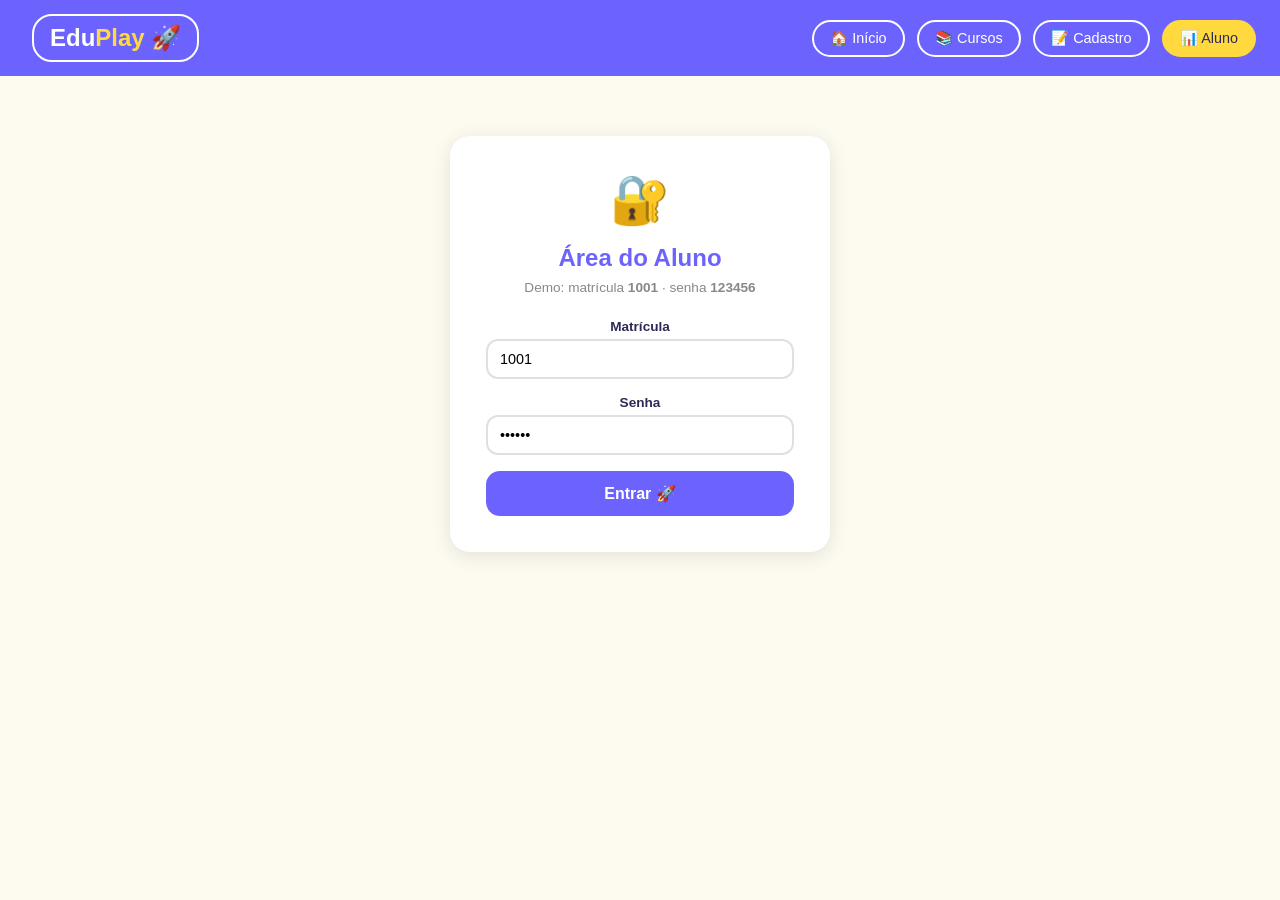
==== dashboard.html @ 6e5df0e8 "Add files via upload" ====
<!DOCTYPE html>
<html lang="pt-BR">
<head>
  <meta charset="UTF-8">
  <meta name="viewport" content="width=device-width, initial-scale=1.0">
  <title>EduPlay — Área do Aluno</title>
  <link rel="stylesheet" href="style.css">
</head>
<body>

<nav>
  <a class="logo" href="index.html">Edu<span>Play</span> 🚀</a>
  <div>
    <a href="index.html">🏠 Início</a>
    <a href="cursos.html">📚 Cursos</a>
    <a href="cadastro.html">📝 Cadastro</a>
    <a href="dashboard.html" class="ativo">📊 Aluno</a>
  </div>
</nav>

<!-- LOGIN -->
<div id="tela-login">
  <div class="dash-login">
    <div class="emoji">🔐</div>
    <h2>Área do Aluno</h2>
    <p>Demo: matrícula <strong>1001</strong> · senha <strong>123456</strong></p>
    <div class="campo"><label>Matrícula</label><input id="login-mat" value="1001"></div>
    <div class="campo"><label>Senha</label><input id="login-senha" type="password" value="123456"></div>
    <button class="btn-bloco" onclick="entrar()">Entrar 🚀</button>
  </div>
</div>

<!-- DASHBOARD -->
<div id="tela-dash" style="display:none">
  <div class="dash-area">

    <div class="dash-topo">
      <div>
        <h2>Olá, Pedro Henrique! 👋</h2>
        <small>Matrícula: #1001 · Turma: M-LP-1 · Matutino</small>
      </div>
      <button class="btn-sair" onclick="sair()">Sair 🚪</button>
    </div>

    <div class="banner">
      <div>
        <h3>Bem-vindo de volta! 🚀</h3>
        <p>Curso: Lógica de Programação: Criando Meu Primeiro Jogo</p>
        <p style="margin-top:6px; opacity:.75; font-size:.85rem;">Continue assim, você está indo muito bem! 🌟</p>
      </div>
      <div class="emoji">🎮</div>
    </div>

    <div class="stats">
      <div class="stat"><div class="emoji">📚</div><div class="valor">18</div><div class="rotulo">Aulas no Total</div></div>
      <div class="stat"><div class="emoji">✅</div><div class="valor">15</div><div class="rotulo">Presenças</div></div>
      <div class="stat"><div class="emoji">📝</div><div class="valor">3</div><div class="rotulo">Provas</div></div>
      <div class="stat"><div class="emoji">⭐</div><div class="valor">8.3</div><div class="rotulo">Média Final</div></div>
    </div>

    <div class="duas-col">
      <div class="caixa">
        <h4>📅 Frequência</h4>
        <div class="anel">83%</div>
        <p style="text-align:center; font-size:.85rem; color:#555;">15 de 18 aulas</p>
        <p style="text-align:center; font-size:.85rem; color:#4CAF50; font-weight:bold; margin-top:6px;">✅ Regular</p>
      </div>
      <div class="caixa">
        <h4>👤 Meus Dados</h4>
        <div class="linha-dado"><span>Nome</span><span>Pedro Henrique Silva</span></div>
        <div class="linha-dado"><span>Idade</span><span>12 anos</span></div>
        <div class="linha-dado"><span>Responsável</span><span>Jane C. da Silva</span></div>
        <div class="linha-dado"><span>Professor</span><span>Carlos A. Souza</span></div>
        <div class="linha-dado"><span>Status</span><span style="color:#4CAF50;">✅ Ativo</span></div>
      </div>
    </div>

    <div class="caixa" style="margin-bottom:24px;">
      <h4>📊 Progresso no Curso</h4>
      <div class="barra-item"><div class="barra-header"><span>🧠 Módulo 1 — Introdução à Lógica</span><span>100%</span></div><div class="barra"><div class="barra-fill" style="width:100%"></div></div></div>
      <div class="barra-item"><div class="barra-header"><span>🎯 Módulo 2 — Scratch</span><span>80%</span></div><div class="barra"><div class="barra-fill" style="width:80%"></div></div></div>
      <div class="barra-item"><div class="barra-header"><span>🐍 Módulo 3 — Python Básico</span><span>45%</span></div><div class="barra"><div class="barra-fill" style="width:45%"></div></div></div>
      <div class="barra-item"><div class="barra-header"><span>🏆 Projeto Final</span><span>10%</span></div><div class="barra"><div class="barra-fill" style="width:10%"></div></div></div>
    </div>

    <table>
      <thead><tr><th>Avaliação</th><th>Nota</th><th>Situação</th></tr></thead>
      <tbody>
        <tr><td>Prova 1 — Lógica Básica</td><td><span class="nota-verde">9.0</span></td><td>✅ Aprovado</td></tr>
        <tr><td>Prova 2 — Scratch</td><td><span class="nota-verde">8.5</span></td><td>✅ Aprovado</td></tr>
        <tr><td>Prova 3 — Python</td><td><span class="nota-laranja">7.3</span></td><td>✅ Aprovado</td></tr>
      </tbody>
      <tfoot><tr><td><strong>Média Final</strong></td><td colspan="2"><strong style="color:#6C63FF;">8.3 ⭐</strong></td></tr></tfoot>
    </table>

  </div>
  <footer><strong>EduPlay</strong> — Tecnologia que transforma crianças em criadores! 💜</footer>
</div>

<script>
  function entrar() {
    if (document.getElementById('login-mat').value === '1001' &&
        document.getElementById('login-senha').value === '123456') {
      document.getElementById('tela-login').style.display = 'none';
      document.getElementById('tela-dash').style.display = 'block';
    } else {
      alert('❌ Matrícula ou senha incorretos.');
    }
  }
  function sair() {
    document.getElementById('tela-login').style.display = 'block';
    document.getElementById('tela-dash').style.display = 'none';
  }
</script>
</body>
</html>
---- style.css ----
* { box-sizing: border-box; margin: 0; padding: 0; }

:root {
  --roxo: #6C63FF;
  --roxo-escuro: #5A52D5;
  --amarelo: #FFD93D;
  --fundo: #FDFAF0;
  --texto: #2D2B55;
  --cinza: #888;
  --borda: #e0e0e0;
  --verde: #4CAF50;
  --vermelho: #FF6B6B;
  --card-shadow: 0 2px 12px rgba(0,0,0,0.08);
}

body { font-family: Arial, sans-serif; background: var(--fundo); color: var(--texto); }

/* NAV */
nav {
  background: var(--roxo); padding: 14px 24px;
  display: flex; align-items: center; justify-content: space-between;
}
.logo { color: white; font-size: 1.5rem; font-weight: bold; text-decoration: none; }
.logo span { color: var(--amarelo); }
nav a {
  color: white; text-decoration: none;
  border: 2px solid white; padding: 8px 16px;
  border-radius: 20px; font-size: 0.9rem; margin-left: 8px;
  display: inline-block;
}
nav a:hover, nav a.ativo { background: var(--amarelo); color: var(--texto); border-color: var(--amarelo); }

/* HERO */
.hero {
  background: var(--roxo); color: white;
  text-align: center; padding: 60px 24px;
}
.hero h1 { font-size: 2.2rem; margin-bottom: 12px; }
.hero h1 span { color: var(--amarelo); }
.hero p { font-size: 1.1rem; opacity: 0.9; margin-bottom: 6px; }
.badge {
  display: inline-block; background: var(--amarelo); color: var(--texto);
  padding: 6px 20px; border-radius: 20px; font-weight: bold; margin-bottom: 20px;
}
.hero-btns { margin-top: 24px; display: flex; gap: 12px; justify-content: center; flex-wrap: wrap; }

/* BOTÕES */
.btn { padding: 12px 28px; border-radius: 20px; font-weight: bold; cursor: pointer; font-size: 1rem; border: none; }
.btn-amarelo { background: var(--amarelo); color: var(--texto); }
.btn-branco { background: transparent; color: white; border: 2px solid white; }
.btn-roxo { background: var(--roxo); color: white; }
.btn-roxo:hover, .btn-amarelo:hover { opacity: 0.9; }
.btn-bloco { width: 100%; padding: 13px; border-radius: 14px; font-size: 1rem; font-weight: bold; cursor: pointer; border: none; background: var(--roxo); color: white; }
.btn-bloco:hover { background: var(--roxo-escuro); }
.btn-bloco.secundario { background: #F0EDE0; color: var(--roxo); }

/* SEÇÃO */
.secao { padding: 40px 24px; max-width: 1000px; margin: 0 auto; }
.secao h2 { text-align: center; color: var(--roxo); font-size: 1.6rem; margin-bottom: 8px; }
.secao .sub { text-align: center; color: var(--cinza); margin-bottom: 32px; }

/* GRIDS */
.grid-4 { display: grid; grid-template-columns: repeat(auto-fit, minmax(220px, 1fr)); gap: 20px; }
.grid-2 { display: grid; grid-template-columns: repeat(auto-fit, minmax(260px, 1fr)); gap: 20px; }

/* CARDS */
.card { background: white; border-radius: 20px; padding: 24px; box-shadow: var(--card-shadow); text-align: center; }
.card .emoji { font-size: 2.5rem; margin-bottom: 12px; }
.card h3 { color: var(--roxo); margin-bottom: 8px; }
.card p { color: #666; font-size: 0.88rem; line-height: 1.5; }

/* CARD CURSO */
.card-curso { background: white; border-radius: 20px; box-shadow: var(--card-shadow); overflow: hidden; }
.curso-topo { height: 120px; display: flex; align-items: center; justify-content: center; font-size: 3.5rem; }
.curso-corpo { padding: 20px; }
.curso-corpo h3 { font-size: 0.95rem; color: var(--texto); margin-bottom: 8px; font-weight: bold; }
.curso-corpo p { color: #666; font-size: 0.85rem; line-height: 1.5; margin-bottom: 12px; }
.tags { display: flex; gap: 6px; flex-wrap: wrap; margin-bottom: 14px; }
.tag { background: #F0EDE0; color: var(--roxo); font-size: 0.75rem; padding: 3px 10px; border-radius: 12px; font-weight: bold; }

/* FORMULÁRIO */
.form-wrap { max-width: 640px; margin: 0 auto; padding: 40px 24px; }
.form-wrap h2 { color: var(--roxo); margin-bottom: 6px; }
.form-wrap .sub { color: var(--cinza); margin-bottom: 28px; font-size: 0.9rem; }

.abas { display: flex; gap: 8px; margin-bottom: 28px; }
.aba { flex: 1; padding: 10px; border-radius: 14px; border: 2px solid var(--borda); background: white; color: var(--cinza); font-weight: bold; cursor: pointer; }
.aba.ativa { background: var(--roxo); color: white; border-color: var(--roxo); }

.secao-form { display: none; }
.secao-form.ativa { display: block; }
.secao-form h3 { color: var(--roxo); margin-bottom: 20px; padding-bottom: 10px; border-bottom: 2px solid #F0EDE0; }

.linha { display: grid; grid-template-columns: 1fr 1fr; gap: 16px; }
.campo { margin-bottom: 16px; }
.campo label { display: block; font-weight: bold; font-size: 0.85rem; margin-bottom: 5px; }
.campo input, .campo select {
  width: 100%; padding: 10px 12px;
  border: 2px solid var(--borda); border-radius: 12px; font-size: 0.9rem; outline: none;
}
.campo input:focus, .campo select:focus { border-color: var(--roxo); }
.campo.tem-erro input, .campo.tem-erro select { border-color: var(--vermelho); }
.campo .msg-erro { color: var(--vermelho); font-size: 0.75rem; display: none; margin-top: 4px; }
.campo.tem-erro .msg-erro { display: block; }

.sucesso { display: none; background: #e8f5e9; border-radius: 16px; padding: 24px; text-align: center; margin-top: 20px; }
.sucesso.visivel { display: block; }
.sucesso .emoji { font-size: 3rem; margin-bottom: 10px; }
.sucesso h3 { color: #2e7d32; margin-bottom: 8px; }
.sucesso p { color: #555; font-size: 0.9rem; }
.btn-sucesso { display: inline-block; margin-top: 14px; padding: 12px 24px; background: var(--roxo); color: white; border: none; border-radius: 14px; font-weight: bold; cursor: pointer; text-decoration: none; }

/* DASHBOARD */
.dash-login { max-width: 380px; margin: 60px auto; background: white; border-radius: 20px; padding: 36px; box-shadow: 0 4px 20px rgba(0,0,0,0.1); text-align: center; }
.dash-login .emoji { font-size: 3rem; margin-bottom: 16px; }
.dash-login h2 { color: var(--roxo); margin-bottom: 8px; }
.dash-login p { color: var(--cinza); font-size: 0.85rem; margin-bottom: 24px; }

.dash-area { padding: 28px 24px; max-width: 1000px; margin: 0 auto; }
.dash-topo { display: flex; justify-content: space-between; align-items: center; margin-bottom: 24px; flex-wrap: wrap; gap: 12px; }
.dash-topo h2 { color: var(--roxo); }
.dash-topo small { display: block; color: var(--cinza); font-size: 0.85rem; }
.btn-sair { background: #F0EDE0; color: var(--roxo); border: none; padding: 8px 18px; border-radius: 12px; font-weight: bold; cursor: pointer; }

.banner { background: var(--roxo); color: white; border-radius: 20px; padding: 24px 28px; display: flex; justify-content: space-between; align-items: center; margin-bottom: 24px; }
.banner h3 { font-size: 1.2rem; margin-bottom: 4px; }
.banner p { opacity: 0.85; font-size: 0.9rem; }
.banner .emoji { font-size: 3.5rem; }

.stats { display: grid; grid-template-columns: repeat(auto-fit, minmax(160px, 1fr)); gap: 16px; margin-bottom: 24px; }
.stat { background: white; border-radius: 16px; padding: 20px; text-align: center; box-shadow: 0 2px 10px rgba(0,0,0,0.07); }
.stat .emoji { font-size: 1.8rem; }
.stat .valor { font-size: 2rem; font-weight: 900; color: var(--roxo); }
.stat .rotulo { font-size: 0.8rem; color: var(--cinza); margin-top: 4px; }

.duas-col { display: grid; grid-template-columns: 1fr 1fr; gap: 20px; margin-bottom: 24px; }
.caixa { background: white; border-radius: 16px; padding: 20px; box-shadow: 0 2px 10px rgba(0,0,0,0.07); }
.caixa h4 { color: var(--texto); margin-bottom: 16px; }
.linha-dado { display: flex; justify-content: space-between; padding: 8px 0; border-bottom: 1px solid #F0EDE0; font-size: 0.88rem; }
.linha-dado:last-child { border-bottom: none; }
.linha-dado span:first-child { color: var(--cinza); }
.linha-dado span:last-child { font-weight: bold; }

.anel { width: 90px; height: 90px; border-radius: 50%; display: flex; align-items: center; justify-content: center; font-size: 1.3rem; font-weight: 900; margin: 0 auto 10px; border: 6px solid var(--verde); background: #e8f5e9; color: #2e7d32; }

.barra-item { margin-bottom: 14px; }
.barra-header { display: flex; justify-content: space-between; font-size: 0.85rem; margin-bottom: 5px; }
.barra-header span:last-child { font-weight: bold; color: var(--roxo); }
.barra { height: 10px; background: #F0EDE0; border-radius: 8px; }
.barra-fill { height: 100%; background: var(--roxo); border-radius: 8px; }

table { width: 100%; border-collapse: collapse; background: white; border-radius: 16px; overflow: hidden; box-shadow: 0 2px 10px rgba(0,0,0,0.07); margin-bottom: 24px; }
th { background: var(--roxo); color: white; padding: 12px 16px; text-align: left; font-size: 0.88rem; }
td { padding: 12px 16px; border-bottom: 1px solid #F0EDE0; font-size: 0.88rem; }
tr:last-child td { border-bottom: none; }
tfoot td { font-weight: bold; }
.nota-verde { background: #e8f5e9; color: #2e7d32; padding: 3px 10px; border-radius: 10px; font-weight: bold; }
.nota-laranja { background: #fff3e0; color: #e65100; padding: 3px 10px; border-radius: 10px; font-weight: bold; }

footer { background: #2D2B55; color: rgba(255,255,255,0.7); text-align: center; padding: 24px; font-size: 0.85rem; margin-top: 48px; }
footer strong { color: white; }

@media (max-width: 600px) {
  .linha, .duas-col { grid-template-columns: 1fr; }
  nav a { padding: 6px 10px; font-size: 0.8rem; }
}
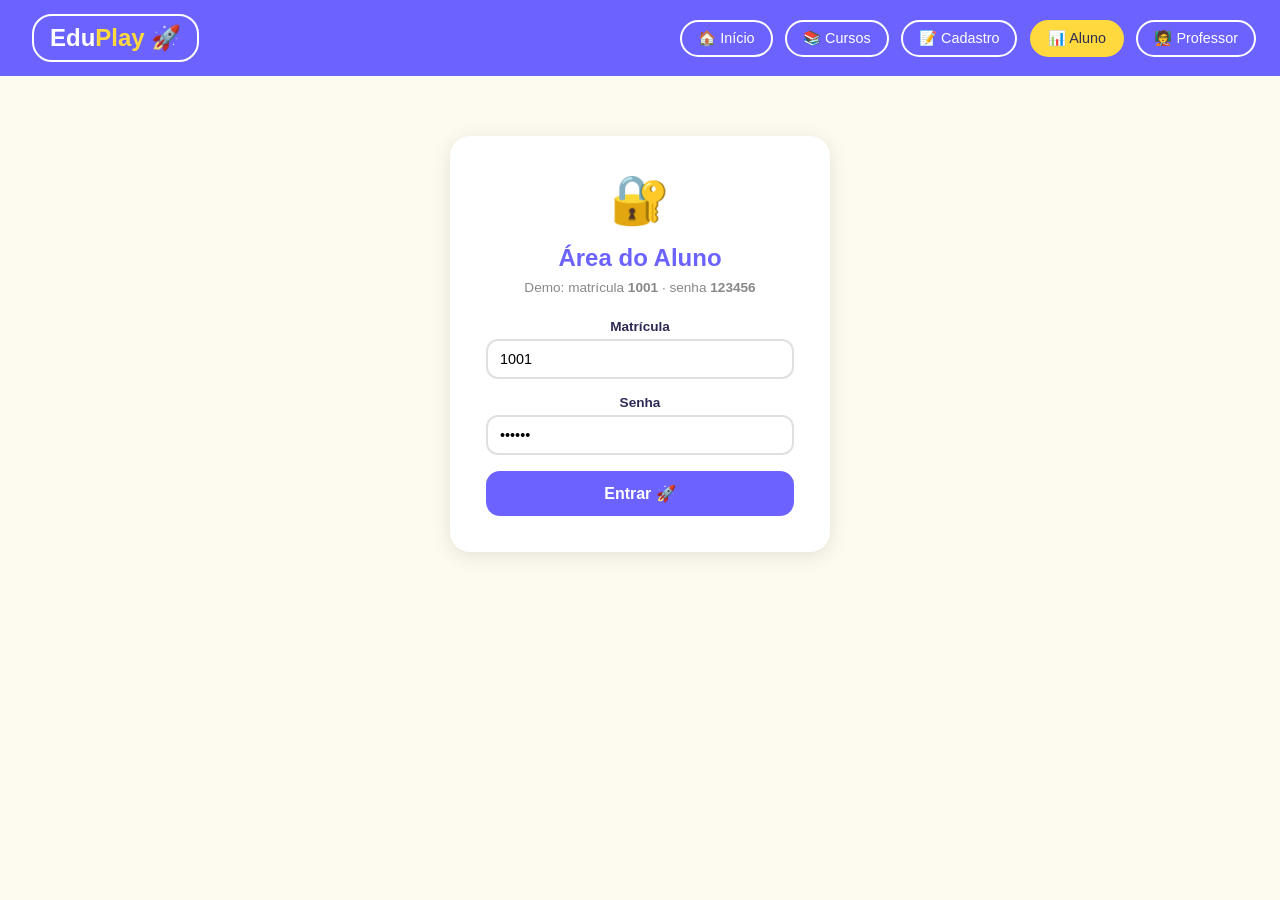
==== commit 4deb9ed7: "adicionei o painel do professor" ====
--- a/dashboard.html
+++ b/dashboard.html
@@ -1,116 +1,117 @@
-<!DOCTYPE html>
-<html lang="pt-BR">
-<head>
-  <meta charset="UTF-8">
-  <meta name="viewport" content="width=device-width, initial-scale=1.0">
-  <title>EduPlay — Área do Aluno</title>
-  <link rel="stylesheet" href="style.css">
-</head>
-<body>
-
-<nav>
-  <a class="logo" href="index.html">Edu<span>Play</span> 🚀</a>
-  <div>
-    <a href="index.html">🏠 Início</a>
-    <a href="cursos.html">📚 Cursos</a>
-    <a href="cadastro.html">📝 Cadastro</a>
-    <a href="dashboard.html" class="ativo">📊 Aluno</a>
-  </div>
-</nav>
-
-<!-- LOGIN -->
-<div id="tela-login">
-  <div class="dash-login">
-    <div class="emoji">🔐</div>
-    <h2>Área do Aluno</h2>
-    <p>Demo: matrícula <strong>1001</strong> · senha <strong>123456</strong></p>
-    <div class="campo"><label>Matrícula</label><input id="login-mat" value="1001"></div>
-    <div class="campo"><label>Senha</label><input id="login-senha" type="password" value="123456"></div>
-    <button class="btn-bloco" onclick="entrar()">Entrar 🚀</button>
-  </div>
-</div>
-
-<!-- DASHBOARD -->
-<div id="tela-dash" style="display:none">
-  <div class="dash-area">
-
-    <div class="dash-topo">
-      <div>
-        <h2>Olá, Pedro Henrique! 👋</h2>
-        <small>Matrícula: #1001 · Turma: M-LP-1 · Matutino</small>
-      </div>
-      <button class="btn-sair" onclick="sair()">Sair 🚪</button>
-    </div>
-
-    <div class="banner">
-      <div>
-        <h3>Bem-vindo de volta! 🚀</h3>
-        <p>Curso: Lógica de Programação: Criando Meu Primeiro Jogo</p>
-        <p style="margin-top:6px; opacity:.75; font-size:.85rem;">Continue assim, você está indo muito bem! 🌟</p>
-      </div>
-      <div class="emoji">🎮</div>
-    </div>
-
-    <div class="stats">
-      <div class="stat"><div class="emoji">📚</div><div class="valor">18</div><div class="rotulo">Aulas no Total</div></div>
-      <div class="stat"><div class="emoji">✅</div><div class="valor">15</div><div class="rotulo">Presenças</div></div>
-      <div class="stat"><div class="emoji">📝</div><div class="valor">3</div><div class="rotulo">Provas</div></div>
-      <div class="stat"><div class="emoji">⭐</div><div class="valor">8.3</div><div class="rotulo">Média Final</div></div>
-    </div>
-
-    <div class="duas-col">
-      <div class="caixa">
-        <h4>📅 Frequência</h4>
-        <div class="anel">83%</div>
-        <p style="text-align:center; font-size:.85rem; color:#555;">15 de 18 aulas</p>
-        <p style="text-align:center; font-size:.85rem; color:#4CAF50; font-weight:bold; margin-top:6px;">✅ Regular</p>
-      </div>
-      <div class="caixa">
-        <h4>👤 Meus Dados</h4>
-        <div class="linha-dado"><span>Nome</span><span>Pedro Henrique Silva</span></div>
-        <div class="linha-dado"><span>Idade</span><span>12 anos</span></div>
-        <div class="linha-dado"><span>Responsável</span><span>Jane C. da Silva</span></div>
-        <div class="linha-dado"><span>Professor</span><span>Carlos A. Souza</span></div>
-        <div class="linha-dado"><span>Status</span><span style="color:#4CAF50;">✅ Ativo</span></div>
-      </div>
-    </div>
-
-    <div class="caixa" style="margin-bottom:24px;">
-      <h4>📊 Progresso no Curso</h4>
-      <div class="barra-item"><div class="barra-header"><span>🧠 Módulo 1 — Introdução à Lógica</span><span>100%</span></div><div class="barra"><div class="barra-fill" style="width:100%"></div></div></div>
-      <div class="barra-item"><div class="barra-header"><span>🎯 Módulo 2 — Scratch</span><span>80%</span></div><div class="barra"><div class="barra-fill" style="width:80%"></div></div></div>
-      <div class="barra-item"><div class="barra-header"><span>🐍 Módulo 3 — Python Básico</span><span>45%</span></div><div class="barra"><div class="barra-fill" style="width:45%"></div></div></div>
-      <div class="barra-item"><div class="barra-header"><span>🏆 Projeto Final</span><span>10%</span></div><div class="barra"><div class="barra-fill" style="width:10%"></div></div></div>
-    </div>
-
-    <table>
-      <thead><tr><th>Avaliação</th><th>Nota</th><th>Situação</th></tr></thead>
-      <tbody>
-        <tr><td>Prova 1 — Lógica Básica</td><td><span class="nota-verde">9.0</span></td><td>✅ Aprovado</td></tr>
-        <tr><td>Prova 2 — Scratch</td><td><span class="nota-verde">8.5</span></td><td>✅ Aprovado</td></tr>
-        <tr><td>Prova 3 — Python</td><td><span class="nota-laranja">7.3</span></td><td>✅ Aprovado</td></tr>
-      </tbody>
-      <tfoot><tr><td><strong>Média Final</strong></td><td colspan="2"><strong style="color:#6C63FF;">8.3 ⭐</strong></td></tr></tfoot>
-    </table>
-
-  </div>
-  <footer><strong>EduPlay</strong> — Tecnologia que transforma crianças em criadores! 💜</footer>
-</div>
-
-<script>
-  function entrar() {
-    if (document.getElementById('login-mat').value === '1001' &&
-        document.getElementById('login-senha').value === '123456') {
-      document.getElementById('tela-login').style.display = 'none';
-      document.getElementById('tela-dash').style.display = 'block';
-    } else {
-      alert('❌ Matrícula ou senha incorretos.');
-    }
-  }
-  function sair() {
-    document.getElementById('tela-login').style.display = 'block';
-    document.getElementById('tela-dash').style.display = 'none';
-  }
-</script>
-</body>
+<!DOCTYPE html>
+<html lang="pt-BR">
+<head>
+  <meta charset="UTF-8">
+  <meta name="viewport" content="width=device-width, initial-scale=1.0">
+  <title>EduPlay — Área do Aluno</title>
+  <link rel="stylesheet" href="style.css">
+</head>
+<body>
+
+<nav>
+  <a class="logo" href="index.html">Edu<span>Play</span> 🚀</a>
+  <div>
+    <a href="index.html">🏠 Início</a>
+    <a href="cursos.html">📚 Cursos</a>
+    <a href="cadastro.html">📝 Cadastro</a>
+    <a href="dashboard.html" class="ativo">📊 Aluno</a>
+    <a href="professor.html">🧑‍🏫 Professor</a>
+  </div>
+</nav>
+
+<!-- LOGIN -->
+<div id="tela-login">
+  <div class="dash-login">
+    <div class="emoji">🔐</div>
+    <h2>Área do Aluno</h2>
+    <p>Demo: matrícula <strong>1001</strong> · senha <strong>123456</strong></p>
+    <div class="campo"><label>Matrícula</label><input id="login-mat" value="1001"></div>
+    <div class="campo"><label>Senha</label><input id="login-senha" type="password" value="123456"></div>
+    <button class="btn-bloco" onclick="entrar()">Entrar 🚀</button>
+  </div>
+</div>
+
+<!-- DASHBOARD -->
+<div id="tela-dash" style="display:none">
+  <div class="dash-area">
+
+    <div class="dash-topo">
+      <div>
+        <h2>Olá, Pedro Henrique! 👋</h2>
+        <small>Matrícula: #1001 · Turma: M-LP-1 · Matutino</small>
+      </div>
+      <button class="btn-sair" onclick="sair()">Sair 🚪</button>
+    </div>
+
+    <div class="banner">
+      <div>
+        <h3>Bem-vindo de volta! 🚀</h3>
+        <p>Curso: Lógica de Programação: Criando Meu Primeiro Jogo</p>
+        <p style="margin-top:6px; opacity:.75; font-size:.85rem;">Continue assim, você está indo muito bem! 🌟</p>
+      </div>
+      <div class="emoji">🎮</div>
+    </div>
+
+    <div class="stats">
+      <div class="stat"><div class="emoji">📚</div><div class="valor">18</div><div class="rotulo">Aulas no Total</div></div>
+      <div class="stat"><div class="emoji">✅</div><div class="valor">15</div><div class="rotulo">Presenças</div></div>
+      <div class="stat"><div class="emoji">📝</div><div class="valor">3</div><div class="rotulo">Provas</div></div>
+      <div class="stat"><div class="emoji">⭐</div><div class="valor">8.3</div><div class="rotulo">Média Final</div></div>
+    </div>
+
+    <div class="duas-col">
+      <div class="caixa">
+        <h4>📅 Frequência</h4>
+        <div class="anel">83%</div>
+        <p style="text-align:center; font-size:.85rem; color:#555;">15 de 18 aulas</p>
+        <p style="text-align:center; font-size:.85rem; color:#4CAF50; font-weight:bold; margin-top:6px;">✅ Regular</p>
+      </div>
+      <div class="caixa">
+        <h4>👤 Meus Dados</h4>
+        <div class="linha-dado"><span>Nome</span><span>Pedro Henrique Silva</span></div>
+        <div class="linha-dado"><span>Idade</span><span>12 anos</span></div>
+        <div class="linha-dado"><span>Responsável</span><span>Jane C. da Silva</span></div>
+        <div class="linha-dado"><span>Professor</span><span>Carlos A. Souza</span></div>
+        <div class="linha-dado"><span>Status</span><span style="color:#4CAF50;">✅ Ativo</span></div>
+      </div>
+    </div>
+
+    <div class="caixa" style="margin-bottom:24px;">
+      <h4>📊 Progresso no Curso</h4>
+      <div class="barra-item"><div class="barra-header"><span>🧠 Módulo 1 — Introdução à Lógica</span><span>100%</span></div><div class="barra"><div class="barra-fill" style="width:100%"></div></div></div>
+      <div class="barra-item"><div class="barra-header"><span>🎯 Módulo 2 — Scratch</span><span>80%</span></div><div class="barra"><div class="barra-fill" style="width:80%"></div></div></div>
+      <div class="barra-item"><div class="barra-header"><span>🐍 Módulo 3 — Python Básico</span><span>45%</span></div><div class="barra"><div class="barra-fill" style="width:45%"></div></div></div>
+      <div class="barra-item"><div class="barra-header"><span>🏆 Projeto Final</span><span>10%</span></div><div class="barra"><div class="barra-fill" style="width:10%"></div></div></div>
+    </div>
+
+    <table>
+      <thead><tr><th>Avaliação</th><th>Nota</th><th>Situação</th></tr></thead>
+      <tbody>
+        <tr><td>Prova 1 — Lógica Básica</td><td><span class="nota-verde">9.0</span></td><td>✅ Aprovado</td></tr>
+        <tr><td>Prova 2 — Scratch</td><td><span class="nota-verde">8.5</span></td><td>✅ Aprovado</td></tr>
+        <tr><td>Prova 3 — Python</td><td><span class="nota-laranja">7.3</span></td><td>✅ Aprovado</td></tr>
+      </tbody>
+      <tfoot><tr><td><strong>Média Final</strong></td><td colspan="2"><strong style="color:#6C63FF;">8.3 ⭐</strong></td></tr></tfoot>
+    </table>
+
+  </div>
+  <footer><strong>EduPlay</strong> — Tecnologia que transforma crianças em criadores! 💜</footer>
+</div>
+
+<script>
+  function entrar() {
+    if (document.getElementById('login-mat').value === '1001' &&
+        document.getElementById('login-senha').value === '123456') {
+      document.getElementById('tela-login').style.display = 'none';
+      document.getElementById('tela-dash').style.display = 'block';
+    } else {
+      alert('❌ Matrícula ou senha incorretos.');
+    }
+  }
+  function sair() {
+    document.getElementById('tela-login').style.display = 'block';
+    document.getElementById('tela-dash').style.display = 'none';
+  }
+</script>
+</body>
 </html>
--- a/style.css
+++ b/style.css
@@ -163,4 +163,33 @@
 @media (max-width: 600px) {
   .linha, .duas-col { grid-template-columns: 1fr; }
   nav a { padding: 6px 10px; font-size: 0.8rem; }
-}+}
+/* ============================================================
+   PAINEL DO PROFESSOR (professor.html)
+   ============================================================ */
+/* Ajustes específicos do painel do professor */
+.dash-area > .abas { margin-bottom: 24px; }
+.barra-acoes { display: flex; gap: 10px; flex-wrap: wrap; margin-bottom: 18px; }
+.barra-acoes .busca { flex: 1; min-width: 200px; }
+.barra-acoes input, .barra-acoes select {
+  padding: 10px 12px; border: 2px solid var(--borda); border-radius: 12px; font-size: 0.9rem;
+}
+.tag-tipo { font-size: 0.72rem; padding: 3px 10px; border-radius: 10px; font-weight: bold; }
+.tipo-teorica { background: #ede7f6; color: var(--roxo); }
+.tipo-pratica { background: #fff3e0; color: #e65100; }
+.vazio { color: var(--cinza); font-size: 0.9rem; text-align: center; padding: 18px; }
+.freq-aluno {
+  display: flex; justify-content: space-between; align-items: center;
+  padding: 12px 14px; border: 2px solid var(--borda); border-radius: 12px; margin-bottom: 10px;
+}
+.freq-aluno.evadido { opacity: 0.6; background: #fafafa; }
+.freq-botoes button {
+  border: 2px solid var(--borda); background: white; padding: 6px 14px;
+  border-radius: 10px; font-weight: bold; cursor: pointer; margin-left: 6px;
+}
+.freq-botoes button.sel-p { background: var(--verde); color: white; border-color: var(--verde); }
+.freq-botoes button.sel-f { background: var(--vermelho); color: white; border-color: var(--vermelho); }
+.aviso-evasao { font-size: 0.78rem; color: #e65100; font-weight: bold; }
+.rel-curso { display: flex; justify-content: space-between; padding: 8px 0; border-bottom: 1px solid #F0EDE0; font-size: 0.88rem; }
+.rel-curso:last-child { border-bottom: none; }
+.rel-curso span:last-child { font-weight: bold; color: var(--roxo); }
